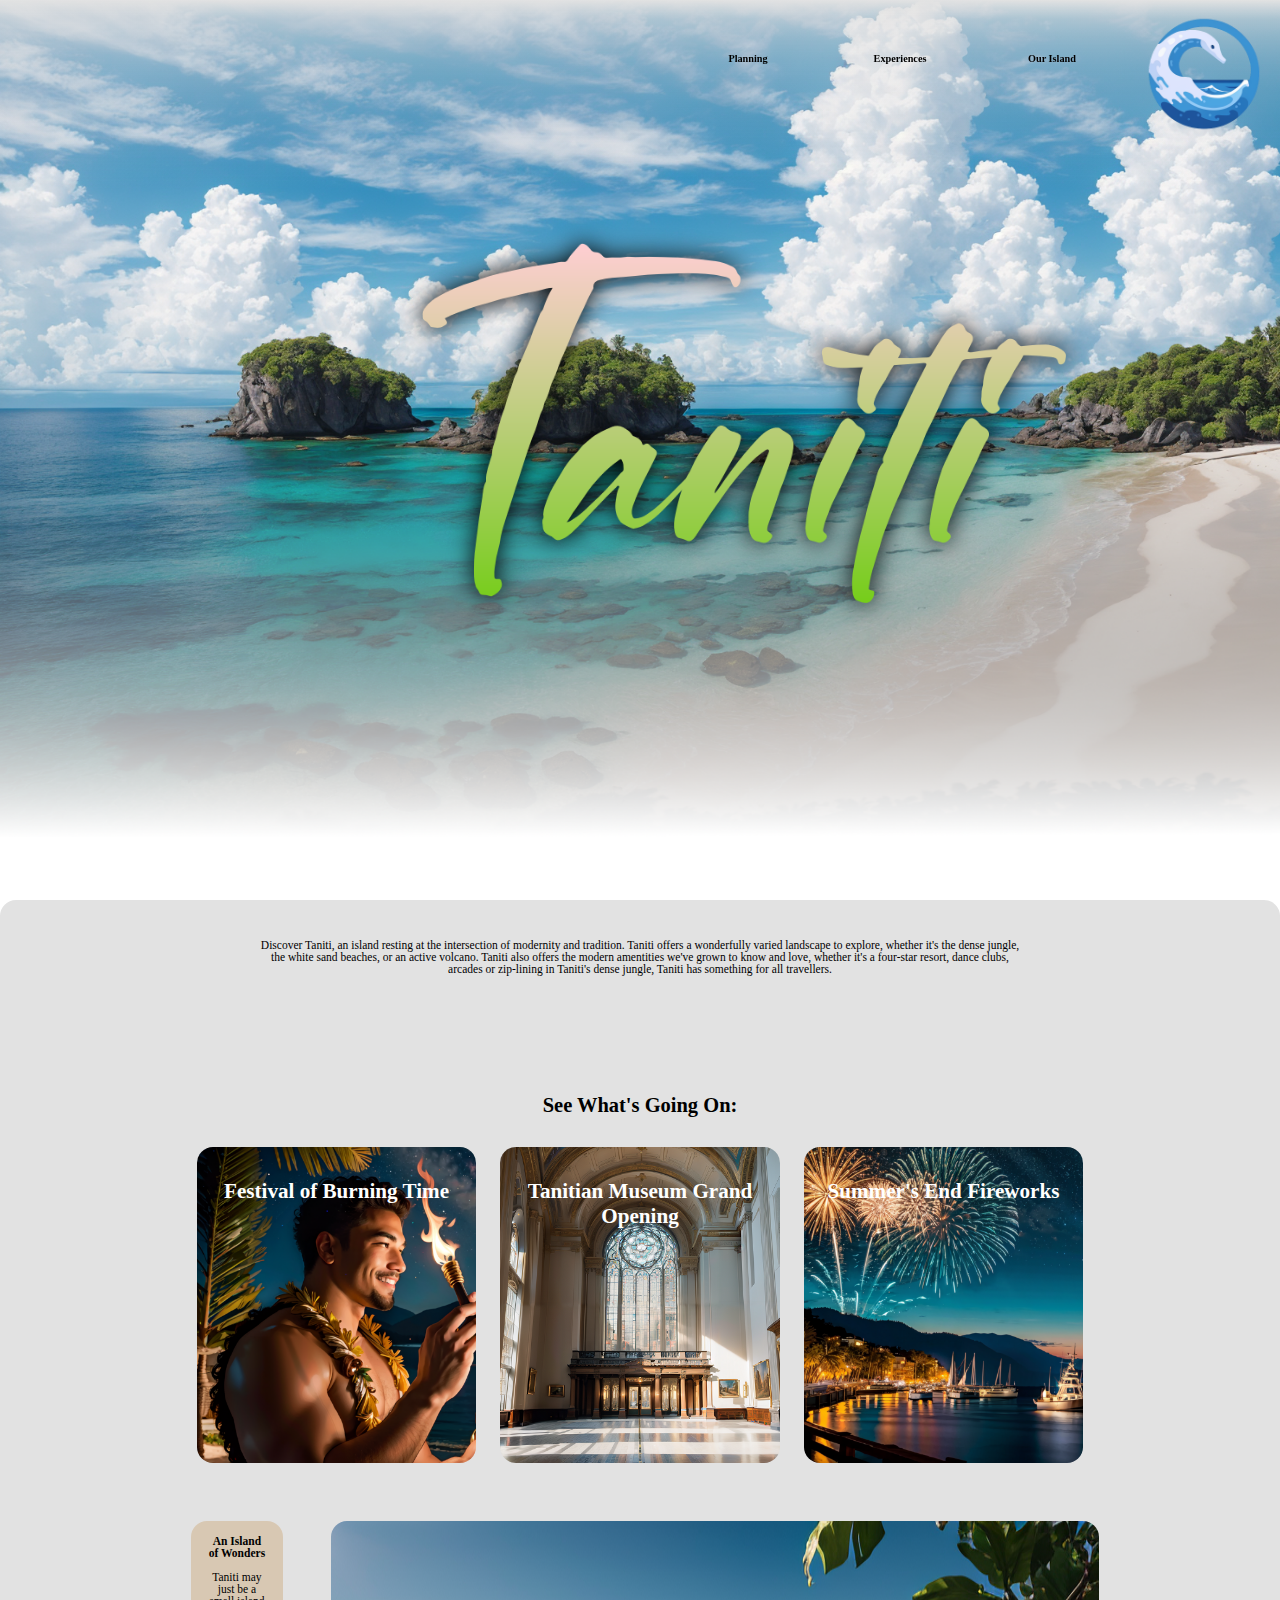
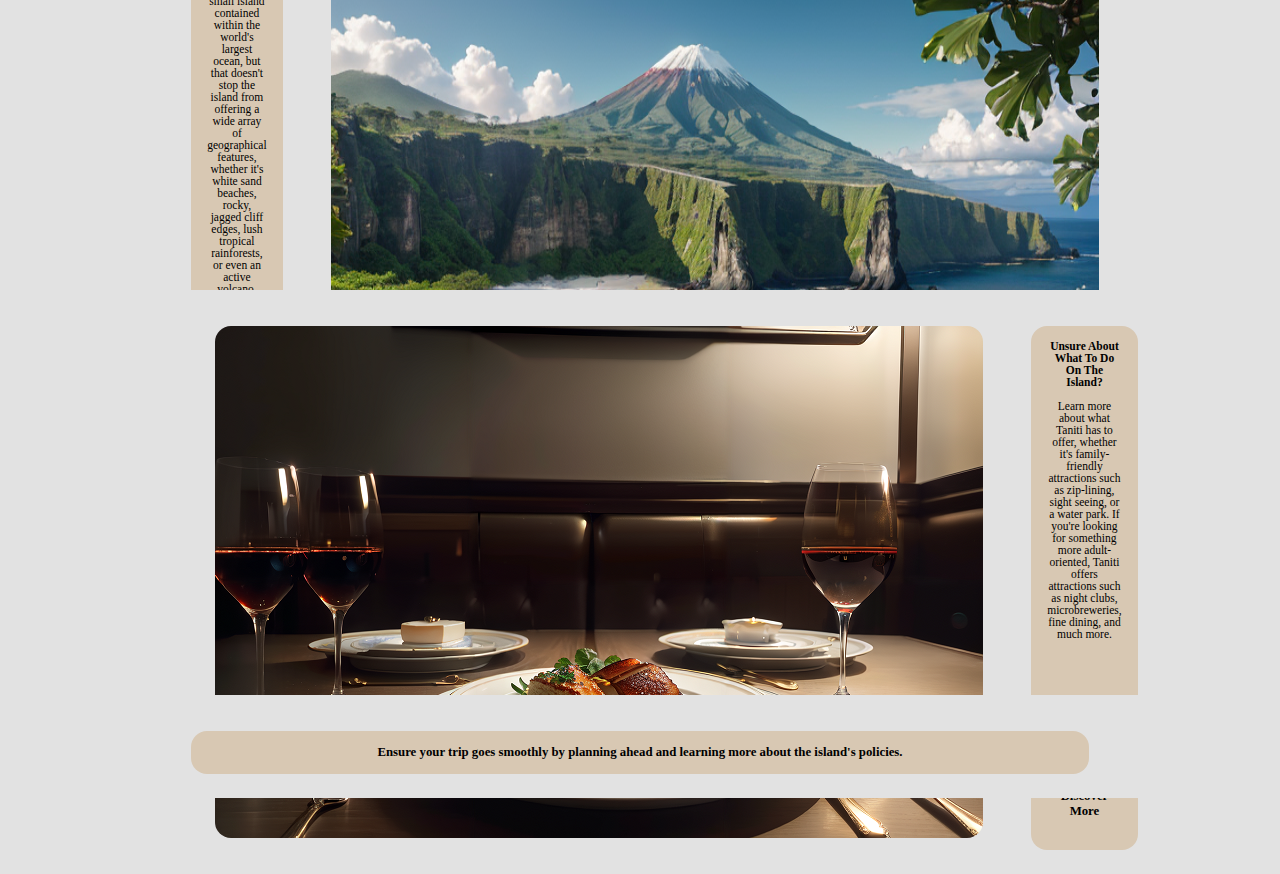
==== index.html @ 7e52126e "Website for the Island of Taniti WGU C856" ====
<!DOCTYPE html>
<html lang="en">
<head>
    <link rel="stylesheet" href="style.css">
    <title>Island of Taniti</title>
    <meta charset="UTF-8">
    <meta name="viewport" content="width=device-width, initial-scale=1">
</head>

<!-- Navigation bar. -->
<div class="nav">
    <ul>
        <li><a href="index.html">
            <img src="images/serpent_logo.png" alt="Island of Taniti Logo"></a></li>
        <li><a href="about.html">Our Island</a></li>
        <li><a href="attractions.html">Experiences</a></li>
        <li><a href="info.html">Planning</a></li>
    </ul>
</div>

<body>
    <!-- Body contents go here. -->
    <div class="landscape">
        <img src="images/landscapes/island_landscape.png" alt="Island landscape of sandy beaches.">
        <div class="logo_text">
            <img style="width:auto; height:40%; position:fixed; z-index:1; top:27%; left:33%; animation: fadeInAnimation ease 2.5s; animation-iteration-count:1; animation-fill-mode: forwards; filter: drop-shadow(0 0 0.75rem black);" src="images/taniti_text_2.png" alt="Taniti">
        </div>
    </div>

    <div class="blurb">
        <p>Discover Taniti, an island resting at the intersection of modernity and tradition. Taniti offers a wonderfully varied landscape to explore, whether it's the dense jungle, the white sand beaches, or an active volcano. Taniti also offers the modern amentities we've grown to know and love, whether it's a four-star resort, dance clubs, arcades or zip-lining in Taniti's dense jungle, Taniti has something for all travellers.</p>
    </div>

    <!-- Event selection cards. -->
    <div class="event_header">
        <h2>See What's Going On:</h2>
    </div>

    <!-- Get rickrolled lol-->
    <div class="events">
        <div class="event_container">
            <div style="float: left; background-image: url(images/index_events/torch_man.png); cursor: pointer;" class="event_card" onclick="location.href='https://www.youtube.com/watch?v=dQw4w9WgXcQ';">
                <h2>Festival of Burning Time</h2>
            </div>
            <div style="margin: auto; background-image: url(images/index_events/museum.png); background-position: center; cursor: pointer;" class="event_card" onclick="location.href='https://www.youtube.com/watch?v=dQw4w9WgXcQ';">
                <h2>Tanitian Museum Grand Opening</h2>
            </div>
            <div style="float: right; background-image: url(images/index_events/fireworks.png); cursor: pointer;" class="event_card" onclick="location.href='https://www.youtube.com/watch?v=dQw4w9WgXcQ';">
                <h2>Summer's End Fireworks</h2>
            </div>
        </div>
    </div>

    <!-- Containers for redirecting to other parts of the site. -->
    <div class="learn_more">
        <div class="learn_container">
            <div style="margin-top: 24px; margin-left: 0px; float: right;" class="info_card">
                <b>An Island of Wonders</b>
                <p>Taniti may just be a small island contained within the world's largest ocean, but that doesn't stop the island from offering a wide array of geographical features, whether it's white sand beaches, rocky, jagged cliff edges, lush tropical rainforests, or even an active volcano. This diverse landscape has served as an excellent getaway for those who wish to escape from the bustle of the big city, or even if they are just looking for a new sight.</p>
                <a href="about.html" style="font-size: 1vw; font-style: bold; color: black; text-decoration: none; font-weight: bold;">Discover More</a>
            </div>
            <img src="images/about_images/wide-angle.png" alt="A wide angle view of Taniti and its varying landscapes.">
        </div>
    </div>

    <div class="attractions">
        <div class="plan_container">
            <img src="images/index_attractions/dining.png" alt="A close up shot of a dining table.">
            <div style="margin-top: 24px; margin-right: 0px; float: left;" class="info_card">
                <b>Unsure About What To Do On The Island?</b>
                <p>Learn more about what Taniti has to offer, whether it's family-friendly attractions such as zip-lining, sight seeing, or a water park. If you're looking for something more adult-oriented, Taniti offers attractions such as night clubs, microbreweries, fine dining, and much more. </p>
                <a href="attractions.html" style="font-size: 1vw; font-style: bold; color: black; text-decoration: none; font-weight: bold;">Discover More</a>
            </div>
        </div>
    </div>

    <div class="planning">
        <div class="plan_container">
            <div style="margin-top: 24px; margin-left: 0px; float: right;" class="plan_card">
                <a href="info.html" style="font-size: 1vw; font-style: bold; color: black; text-decoration: none; font-weight: bold;">Ensure your trip goes smoothly by planning ahead and learning more about the island's policies.</a>
            </div>
        </div>
    </div>
</body>
</html>
---- style.css ----
/* Body */
  body {
    font-family: 'Trebuchet MS';
    font-size: 0.9vw;
    margin: 0;
    padding: 0;
    overflow-y: scroll;
  }

  /* Landscape image */
  .landscape img{
    position: fixed;
    bottom: 7%;
    z-index: 1;
    width: auto;
    height: 100%;
  }

  /* Blurb text above event selectors */
  .blurb {
    overflow: hidden;
    position: absolute;
    top: 100%;
    width: 100%;
    height: 20%;
    z-index: 98;
    background: #e2e2e2;;
    border-radius: 16px 16px 0px 0px;
  }

  .blurb p {
    position: relative;
    text-align: center;
    width: 60%;
    height: 100%;
    top: 15%;
    left: 50%;
    margin-left: -30%;
  }

  /* Event header */
  .event_header {
    position: absolute;
    z-index: 98;
    width: 100%;
    height: 5.01%;
    top: 120%;
    background:#e2e2e2;;
  }

  .event_header h2 {
    position: relative;
    font-size: 1.6vw;
    text-align: center;
    top: 30%;
    margin: auto;
    color: black;
  }

  /* Event selectors on main page */
  .events {
    overflow: hidden;
    position: absolute;
    top: 125%;
    width: 100%;
    height: 40%;
    z-index: 98;
    background: #e2e2e2;;
  }

  .event_container {
    position: relative;
    width: 73%;
    height: 100%;
    left: 13.5%;
    display: flex;
    align-items: center;
  }

  .event_card {
    text-align: center;
    background: #e2e2e2;;
    border-radius: 16px;
    width: 30%;
    height: 80%;
    padding: 14px 16px;
    margin: 24px;
    color: white;
    font-size: 1.1vw;
    background-size: cover;
    transition: height 0.2s ease-in 50ms;
  }

  .event_card:hover{
    height: 90%;
  }

  /* Informational hyperlinks on index */
  .learn_more {
    overflow: hidden;
    position: absolute;
    top: 165%;
    width: 100%;
    height: auto;
    z-index: 98;
    background: #e2e2e2;;
  }
    
  .learn_container {
    position: relative;
    left: 14%;
    margin: 12px;
    width: 72%;
    height: auto;
    display: flex;
  }

  .info_card {
    position: relative;
    display: inline-block;
    text-align: center;
    background: #d8c8b3;
    border-radius: 16px;
    width: 72%;
    height: auto;
    padding: 14px 16px;
    margin: 24px;
    margin-bottom: 12px;
    margin-top: 12px;
  }

  .info_card a {
    position: absolute;
    bottom: 3%;
    transform: translate(-50%, -50%);
  }

  .learn_more img {
    border-radius: 16px;
    margin: 24px;
  }

  /* Hyperlink to Planning Page */
  .planning {
    overflow: hidden;
    position: absolute;
    top: 255%;
    width: 100%;
    height: auto;
    z-index: 98;
    background: #e2e2e2;;
  }
    
  .plan_container {
    position: relative;
    left: 14%;
    margin: 12px;
    width: 72%;
    height: auto;
    display: flex;
  }

  .plan_card {
    position: relative;
    display: inline-block;
    text-align: center;
    background: #d8c8b3;
    border-radius: 16px;
    width: 100%;
    height: auto;
    padding: 14px 16px;
    margin: 24px;
    margin-bottom: 12px;
    margin-top: 12px;
  }

  /* Hyperlink to Attractions Page */
  .attractions {
    overflow: hidden;
    position: absolute;
    top: 210%;
    width: 100%;
    height: auto;
    z-index: 98;
    background: #e2e2e2;;
  }

  .attractions img {
    border-radius: 16px;
    margin: 24px;
  }

  /* Taniti text fadeInAnimation */
  @keyframes fadeInAnimation {
    0% {
        opacity: 0;
    }
    100% {
        opacity: 1;
     }
}

  /* Navigation bar */
  .nav {
    overflow: hidden;
    background-image: linear-gradient(#e2e2e2, 30%, rgba(255,0,0,0));    
    position: sticky;
    z-index: 99;
  }

  .nav img {
    width: 120px;
    height: auto;
  }

  .nav a {
    display: block;
    width: 120px;
    text-align: center;
    text-decoration: none;
    font-weight: bold;
    line-height: 90px;
    padding: 14px 16px;
    color: black;
    font-size: 0.8vw;
  }

  .nav ul {
    list-style-type: none;
    margin: 0;
    padding: 0;
    overflow: hidden;
  }

  .nav li {
    float: right;
  }

  .nav li a:hover {
    border-top-style: solid;
    border-width: 6px;
    border-color: #8f856a;
    margin-bottom: -6px;
  }
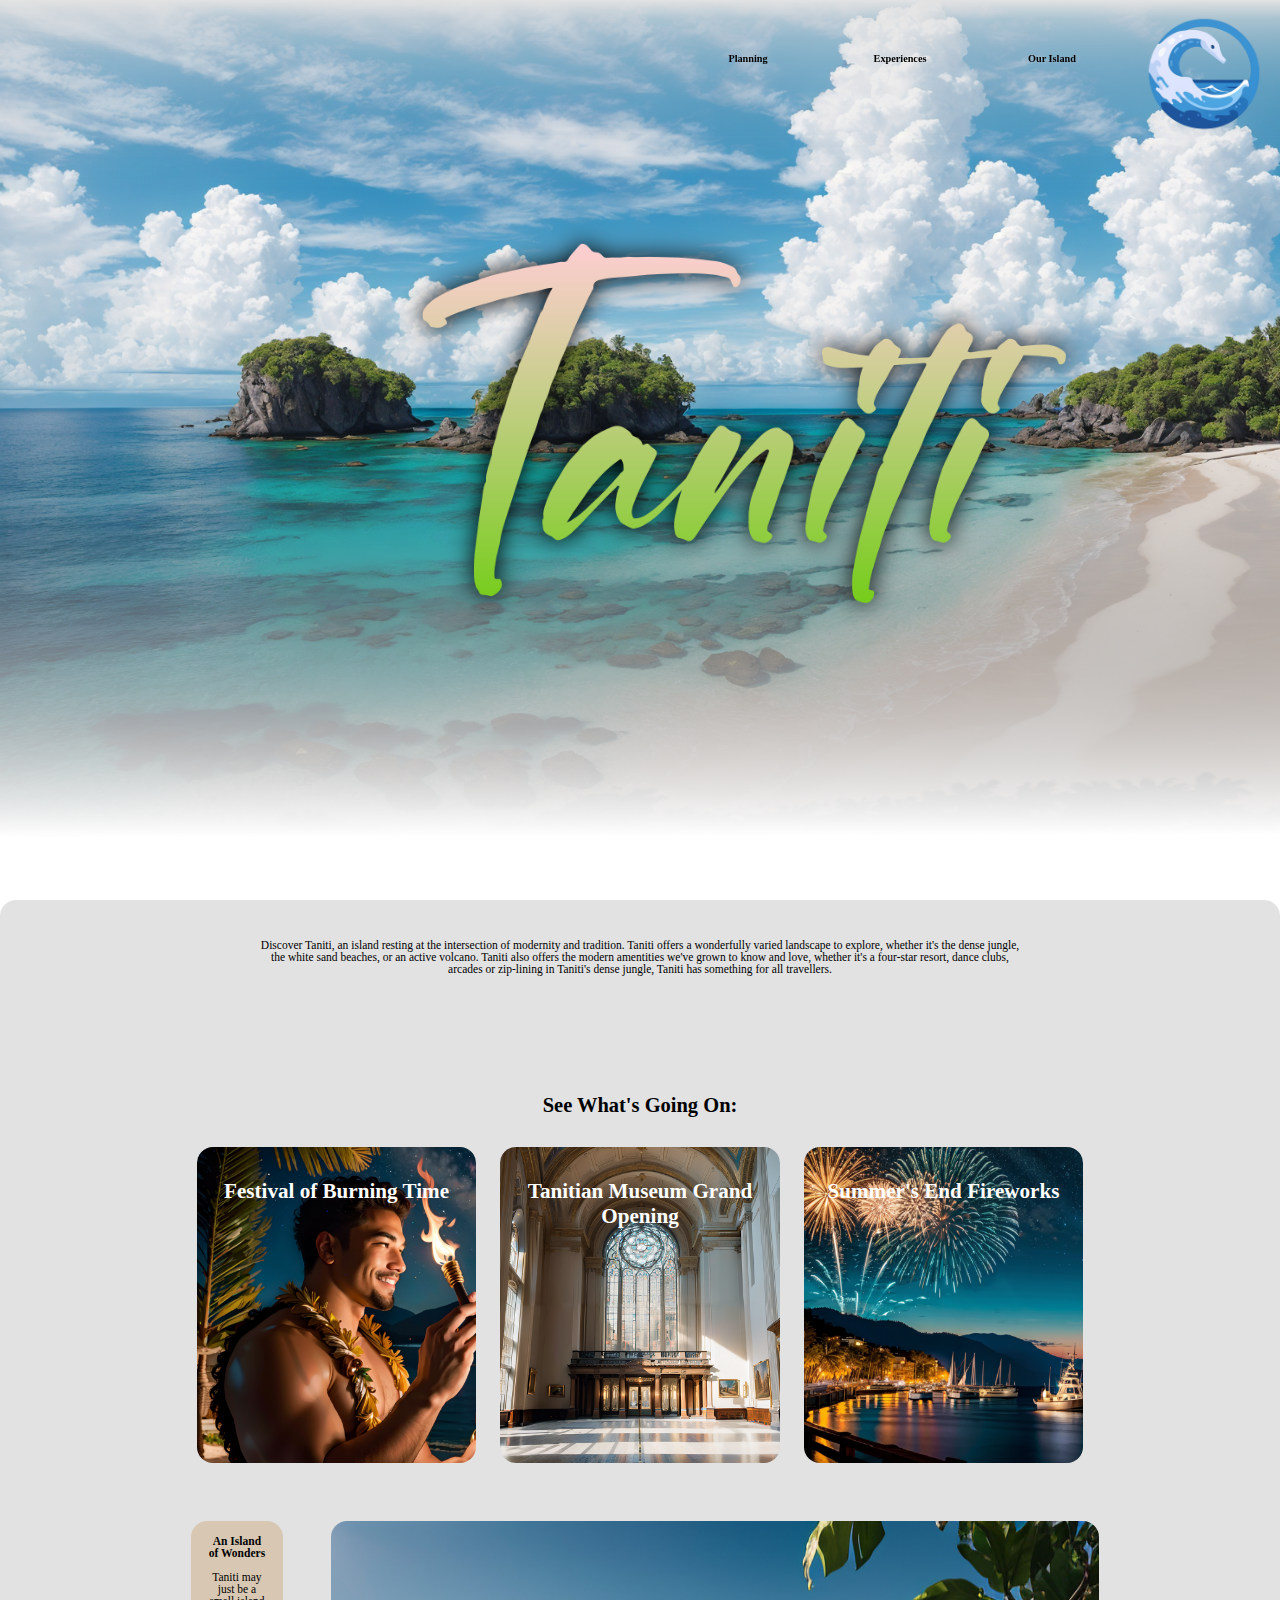
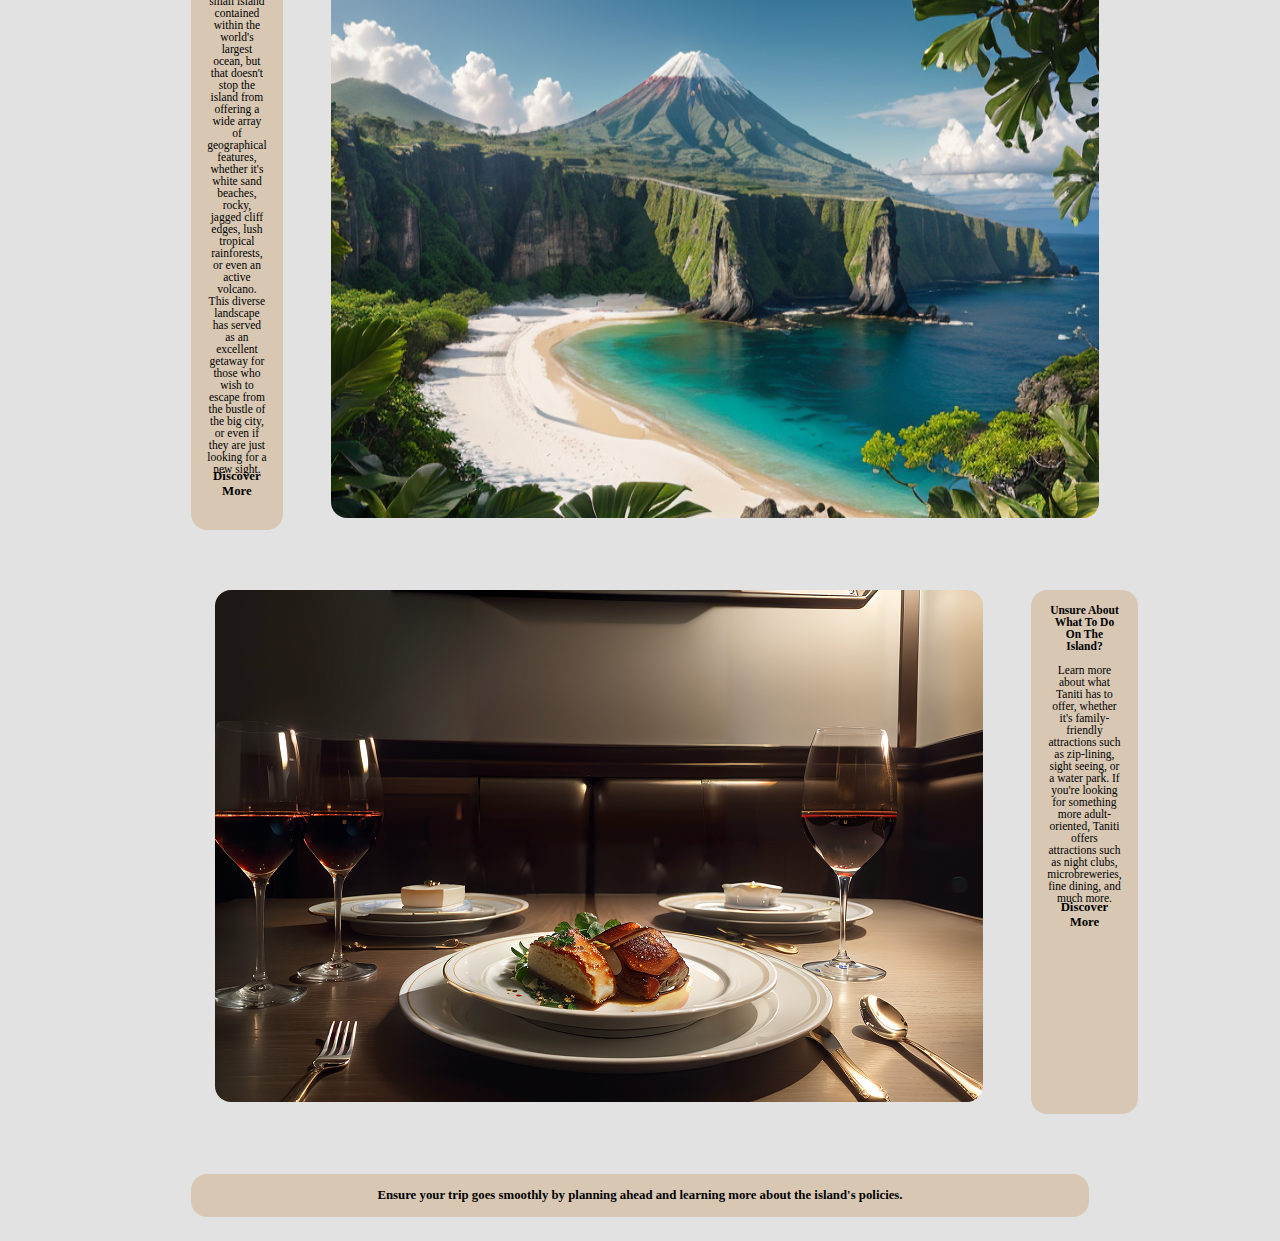
==== commit a7b92bb9: "Removed absolute positioning" ====
--- a/index.html
+++ b/index.html
@@ -27,57 +27,59 @@
         </div>
     </div>
 
-    <div class="blurb">
-        <p>Discover Taniti, an island resting at the intersection of modernity and tradition. Taniti offers a wonderfully varied landscape to explore, whether it's the dense jungle, the white sand beaches, or an active volcano. Taniti also offers the modern amentities we've grown to know and love, whether it's a four-star resort, dance clubs, arcades or zip-lining in Taniti's dense jungle, Taniti has something for all travellers.</p>
-    </div>
+    <div class="content_container">
+        <div class="blurb">
+            <p>Discover Taniti, an island resting at the intersection of modernity and tradition. Taniti offers a wonderfully varied landscape to explore, whether it's the dense jungle, the white sand beaches, or an active volcano. Taniti also offers the modern amentities we've grown to know and love, whether it's a four-star resort, dance clubs, arcades or zip-lining in Taniti's dense jungle, Taniti has something for all travellers.</p>
+        </div>
 
-    <!-- Event selection cards. -->
-    <div class="event_header">
-        <h2>See What's Going On:</h2>
-    </div>
+        <!-- Event selection cards. -->
+        <div class="event_header">
+            <h2>See What's Going On:</h2>
+        </div>
 
-    <!-- Get rickrolled lol-->
-    <div class="events">
-        <div class="event_container">
-            <div style="float: left; background-image: url(images/index_events/torch_man.png); cursor: pointer;" class="event_card" onclick="location.href='https://www.youtube.com/watch?v=dQw4w9WgXcQ';">
-                <h2>Festival of Burning Time</h2>
-            </div>
-            <div style="margin: auto; background-image: url(images/index_events/museum.png); background-position: center; cursor: pointer;" class="event_card" onclick="location.href='https://www.youtube.com/watch?v=dQw4w9WgXcQ';">
-                <h2>Tanitian Museum Grand Opening</h2>
-            </div>
-            <div style="float: right; background-image: url(images/index_events/fireworks.png); cursor: pointer;" class="event_card" onclick="location.href='https://www.youtube.com/watch?v=dQw4w9WgXcQ';">
-                <h2>Summer's End Fireworks</h2>
+        <!-- Get rickrolled lol-->
+        <div class="events">
+            <div class="event_container">
+                <div style="float: left; background-image: url(images/index_events/torch_man.png); cursor: pointer;" class="event_card" onclick="location.href='https://www.youtube.com/watch?v=dQw4w9WgXcQ';">
+                    <h2>Festival of Burning Time</h2>
+                </div>
+                <div style="margin: auto; background-image: url(images/index_events/museum.png); background-position: center; cursor: pointer;" class="event_card" onclick="location.href='https://www.youtube.com/watch?v=dQw4w9WgXcQ';">
+                    <h2>Tanitian Museum Grand Opening</h2>
+                </div>
+                <div style="float: right; background-image: url(images/index_events/fireworks.png); cursor: pointer;" class="event_card" onclick="location.href='https://www.youtube.com/watch?v=dQw4w9WgXcQ';">
+                    <h2>Summer's End Fireworks</h2>
+                </div>
             </div>
         </div>
-    </div>
 
-    <!-- Containers for redirecting to other parts of the site. -->
-    <div class="learn_more">
-        <div class="learn_container">
-            <div style="margin-top: 24px; margin-left: 0px; float: right;" class="info_card">
-                <b>An Island of Wonders</b>
-                <p>Taniti may just be a small island contained within the world's largest ocean, but that doesn't stop the island from offering a wide array of geographical features, whether it's white sand beaches, rocky, jagged cliff edges, lush tropical rainforests, or even an active volcano. This diverse landscape has served as an excellent getaway for those who wish to escape from the bustle of the big city, or even if they are just looking for a new sight.</p>
-                <a href="about.html" style="font-size: 1vw; font-style: bold; color: black; text-decoration: none; font-weight: bold;">Discover More</a>
-            </div>
-            <img src="images/about_images/wide-angle.png" alt="A wide angle view of Taniti and its varying landscapes.">
-        </div>
-    </div>
-
-    <div class="attractions">
-        <div class="plan_container">
-            <img src="images/index_attractions/dining.png" alt="A close up shot of a dining table.">
-            <div style="margin-top: 24px; margin-right: 0px; float: left;" class="info_card">
-                <b>Unsure About What To Do On The Island?</b>
-                <p>Learn more about what Taniti has to offer, whether it's family-friendly attractions such as zip-lining, sight seeing, or a water park. If you're looking for something more adult-oriented, Taniti offers attractions such as night clubs, microbreweries, fine dining, and much more. </p>
-                <a href="attractions.html" style="font-size: 1vw; font-style: bold; color: black; text-decoration: none; font-weight: bold;">Discover More</a>
+        <!-- Containers for redirecting to other parts of the site. -->
+        <div class="learn_more">
+            <div class="learn_container">
+                <div style="margin-top: 24px; margin-left: 0px; float: right;" class="info_card">
+                    <b>An Island of Wonders</b>
+                    <p>Taniti may just be a small island contained within the world's largest ocean, but that doesn't stop the island from offering a wide array of geographical features, whether it's white sand beaches, rocky, jagged cliff edges, lush tropical rainforests, or even an active volcano. This diverse landscape has served as an excellent getaway for those who wish to escape from the bustle of the big city, or even if they are just looking for a new sight.</p>
+                    <a href="about.html" style="font-size: 1vw; font-style: bold; color: black; text-decoration: none; font-weight: bold;">Discover More</a>
+                </div>
+                <img src="images/about_images/wide-angle.png" alt="A wide angle view of Taniti and its varying landscapes.">
             </div>
         </div>
-    </div>
 
-    <div class="planning">
-        <div class="plan_container">
-            <div style="margin-top: 24px; margin-left: 0px; float: right;" class="plan_card">
-                <a href="info.html" style="font-size: 1vw; font-style: bold; color: black; text-decoration: none; font-weight: bold;">Ensure your trip goes smoothly by planning ahead and learning more about the island's policies.</a>
+        <div class="attractions">
+            <div class="plan_container">
+                <img src="images/index_attractions/dining.png" alt="A close up shot of a dining table.">
+                <div style="margin-top: 24px; margin-right: 0px; float: left;" class="info_card">
+                    <b>Unsure About What To Do On The Island?</b>
+                    <p>Learn more about what Taniti has to offer, whether it's family-friendly attractions such as zip-lining, sight seeing, or a water park. If you're looking for something more adult-oriented, Taniti offers attractions such as night clubs, microbreweries, fine dining, and much more. </p>
+                    <a href="attractions.html" style="font-size: 1vw; font-style: bold; color: black; text-decoration: none; font-weight: bold;">Discover More</a>
+                </div>
+            </div>
+        </div>
+
+        <div class="planning">
+            <div class="plan_container">
+                <div style="margin-top: 24px; margin-left: 0px; float: right;" class="plan_card">
+                    <a href="info.html" style="font-size: 1vw; font-style: bold; color: black; text-decoration: none; font-weight: bold;">Ensure your trip goes smoothly by planning ahead and learning more about the island's policies.</a>
+                </div>
             </div>
         </div>
     </div>
--- a/style.css
+++ b/style.css
@@ -16,11 +16,16 @@
     height: 100%;
   }
 
+  .content_container {
+    position: absolute;
+    height: 100%;
+    top: 100%;
+  }
+
   /* Blurb text above event selectors */
   .blurb {
     overflow: hidden;
-    position: absolute;
-    top: 100%;
+    position: relative;
     width: 100%;
     height: 20%;
     z-index: 98;
@@ -40,11 +45,10 @@
 
   /* Event header */
   .event_header {
-    position: absolute;
+    position: relative;
     z-index: 98;
     width: 100%;
     height: 5.01%;
-    top: 120%;
     background:#e2e2e2;;
   }
 
@@ -60,8 +64,7 @@
   /* Event selectors on main page */
   .events {
     overflow: hidden;
-    position: absolute;
-    top: 125%;
+    position: relative;
     width: 100%;
     height: 40%;
     z-index: 98;
@@ -98,8 +101,7 @@
   /* Informational hyperlinks on index */
   .learn_more {
     overflow: hidden;
-    position: absolute;
-    top: 165%;
+    position: relative;
     width: 100%;
     height: auto;
     z-index: 98;
@@ -130,7 +132,7 @@
   }
 
   .info_card a {
-    position: absolute;
+    position: relative;
     bottom: 3%;
     transform: translate(-50%, -50%);
   }
@@ -143,8 +145,7 @@
   /* Hyperlink to Planning Page */
   .planning {
     overflow: hidden;
-    position: absolute;
-    top: 255%;
+    position: relative;
     width: 100%;
     height: auto;
     z-index: 98;
@@ -177,8 +178,7 @@
   /* Hyperlink to Attractions Page */
   .attractions {
     overflow: hidden;
-    position: absolute;
-    top: 210%;
+    position: relative;
     width: 100%;
     height: auto;
     z-index: 98;
